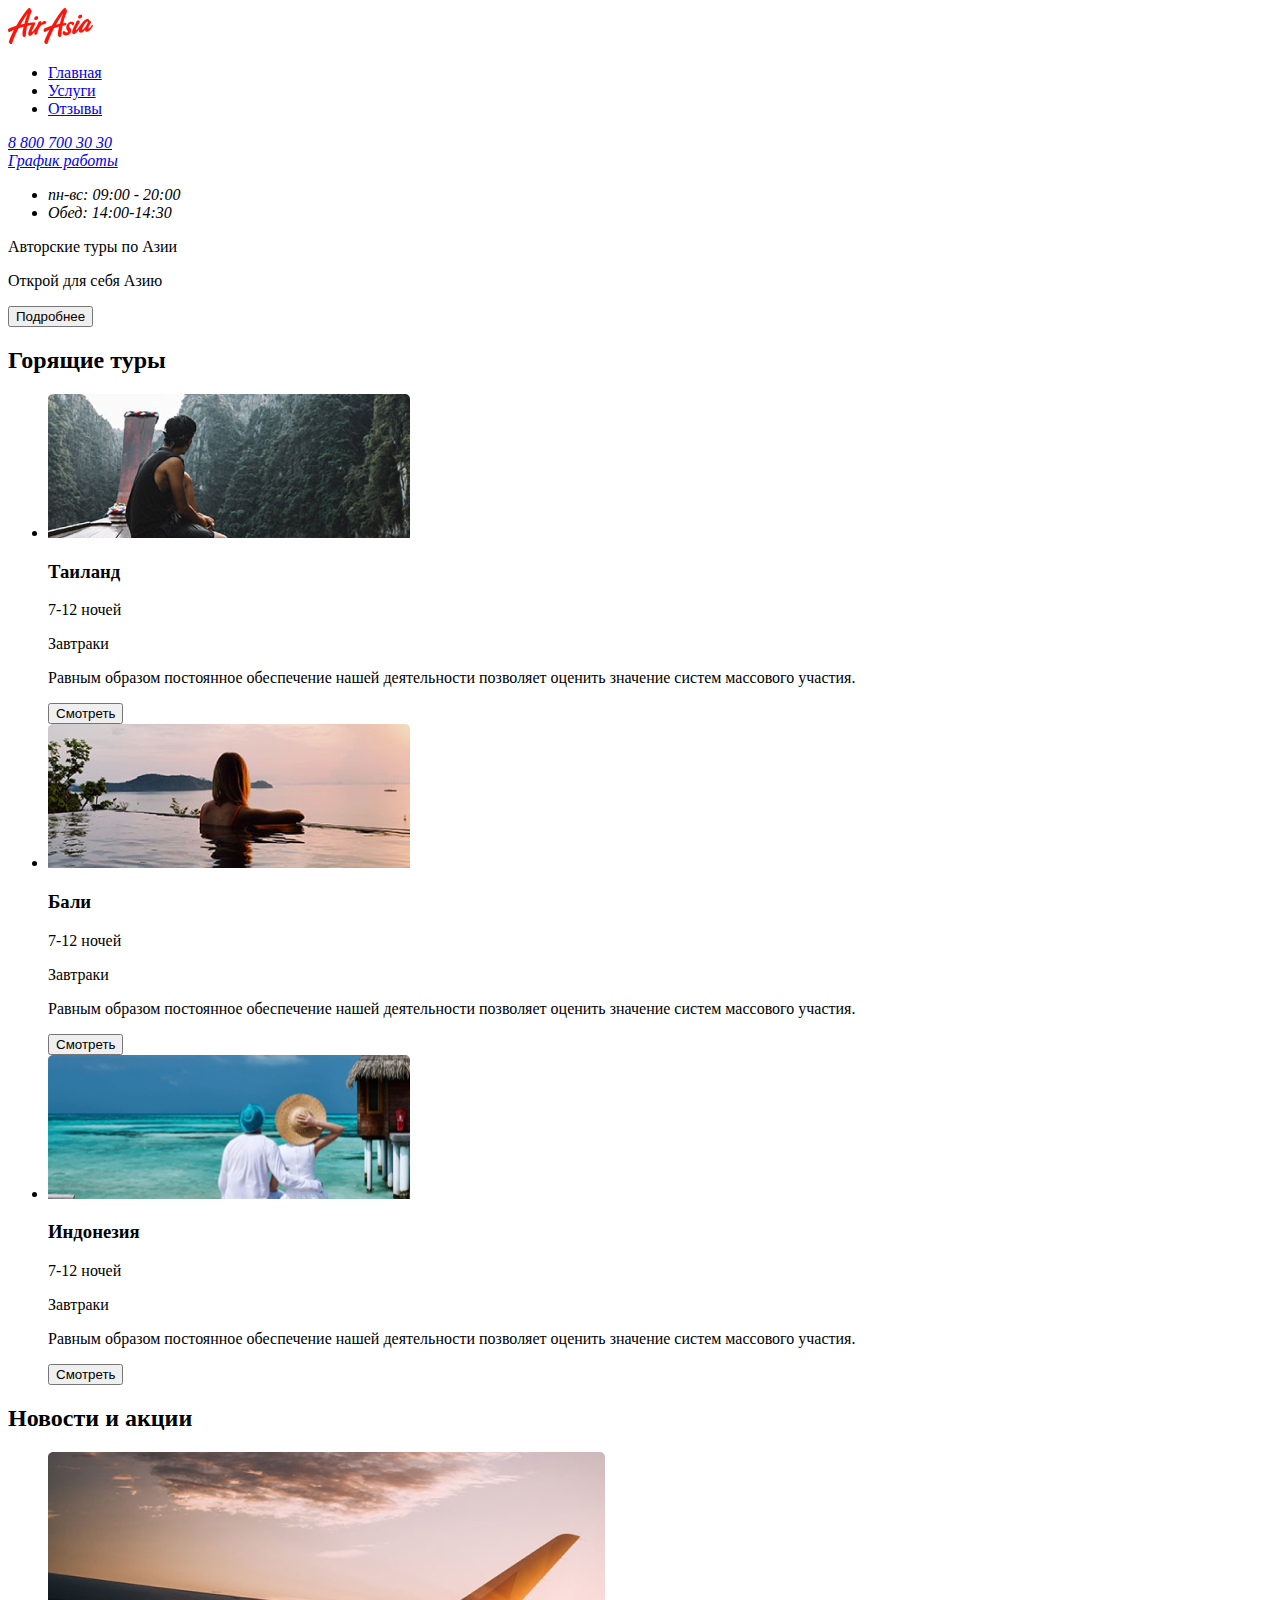
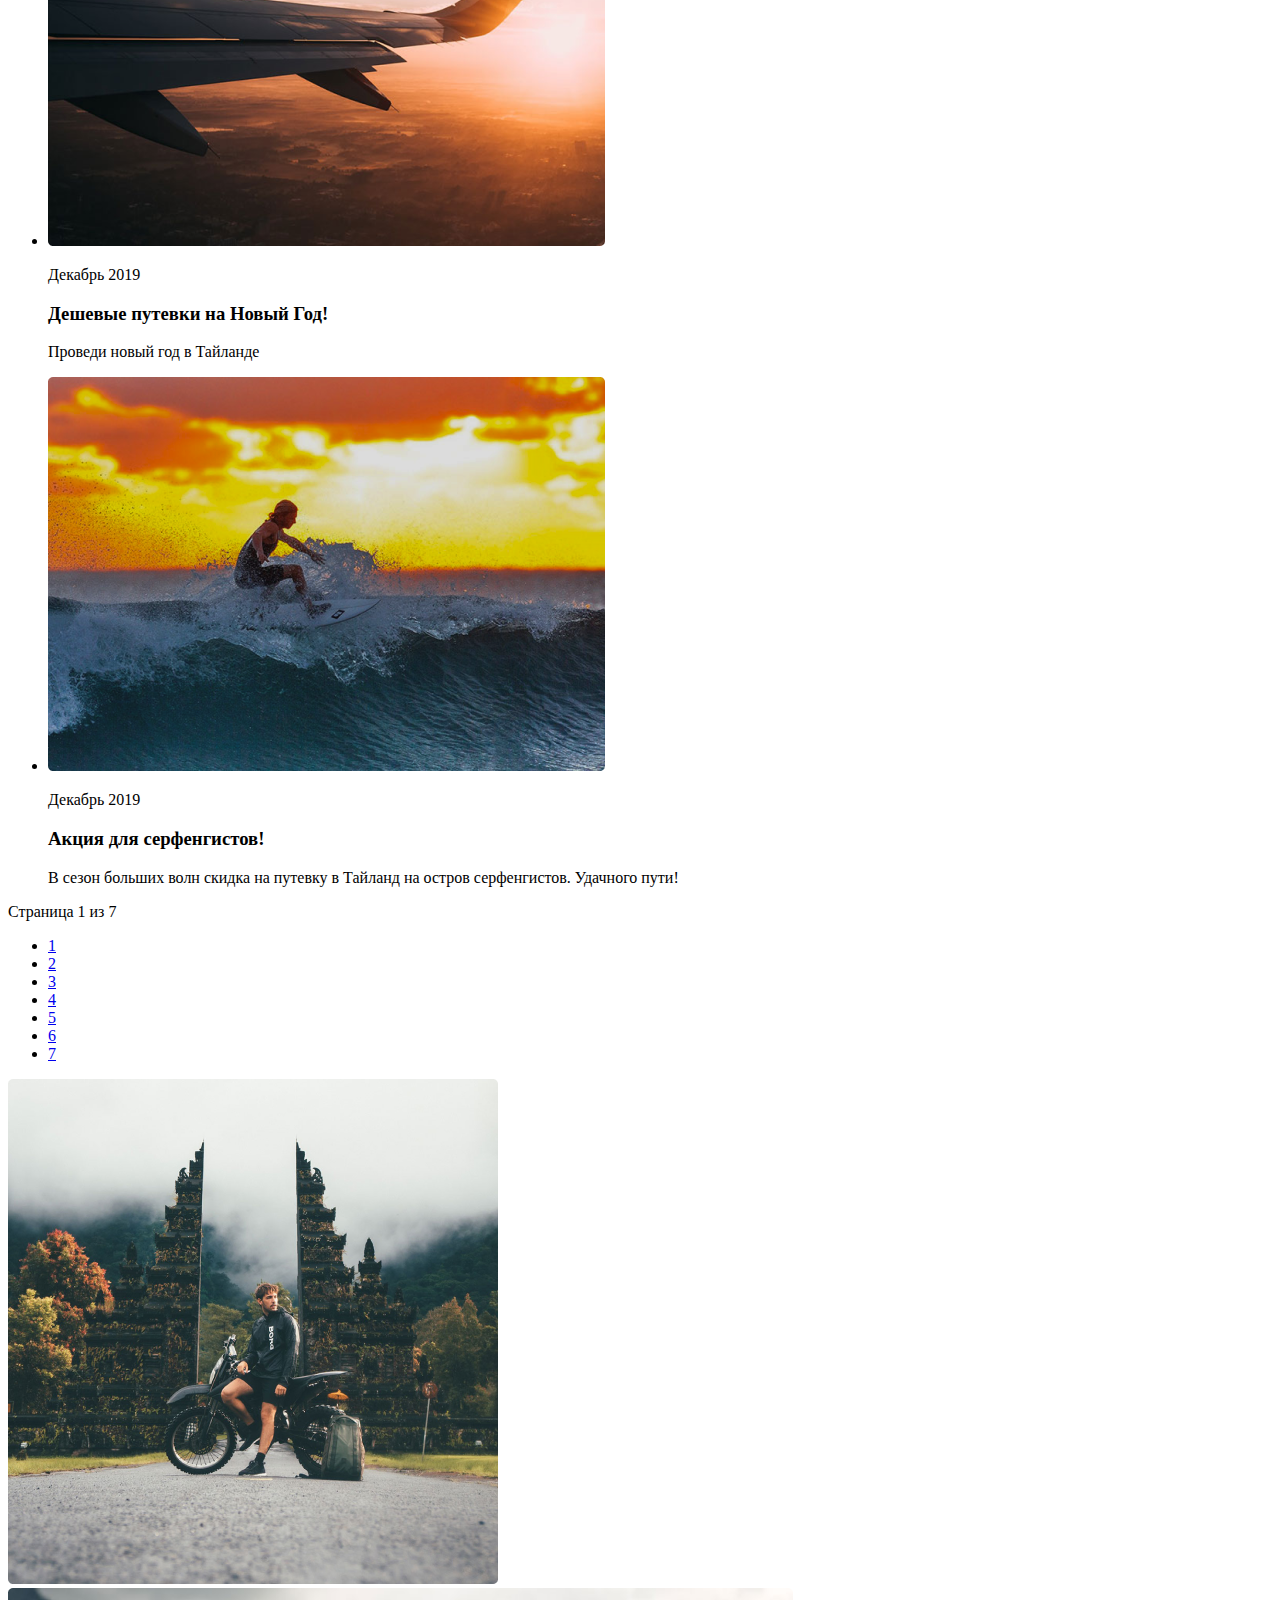
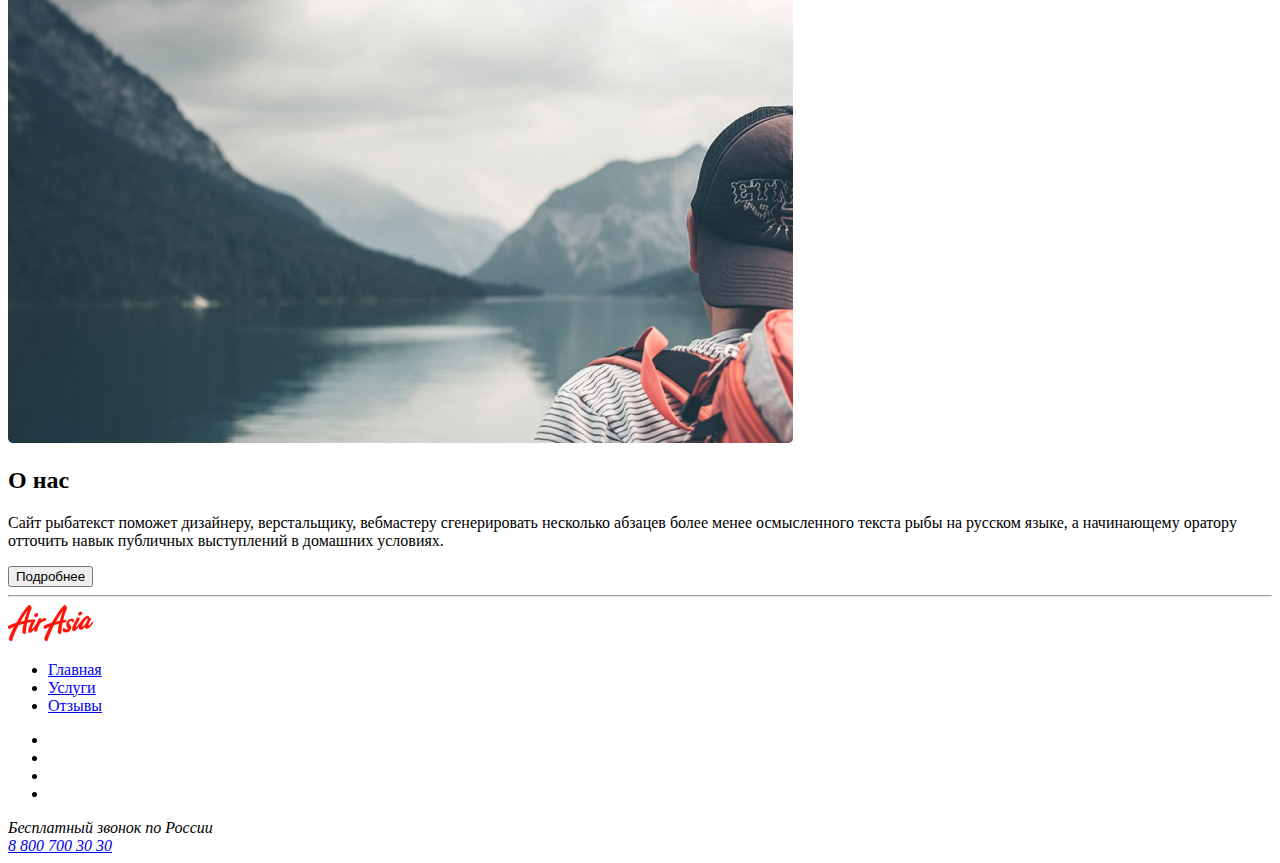
==== about.html @ b24765de "Изменил блок messenger сделал sprite" ====
<!DOCTYPE html>
<html lang="en">

<head>
    <meta charset="UTF-8">
    <meta http-equiv="X-UA-Compatible" content="IE=edge">
    <meta name="viewport" content="width=device-width, initial-scale=1.0">

    <link href="https://fonts.googleapis.com/css2?family=Open+Sans:wght@400;600;700&display=swap" rel="stylesheet">
    <link rel="stylesheet" href="/new-air-asia/css/layout/normalize.css">
    <link rel="stylesheet" href="/new-air-asia/css/layout/main.css">

    <!--/new-air-asia-->
    <title>Air-Asia</title>
</head>

<body>
    <div class="wrapper">
        <div class="wrapper__content">
            <!--Header-->
            <header class="header">
                <div class="container header__container">
                    <a href="./about.html" class="logo">
                        <img src="./icon/about/logo.png" class="logo__img" alt="campy. Туристический клуб.">
                    </a>
                    <nav class="breadcrumbs">
                        <ul class="breadcrumbs__list">
                            <li class="breadcrumbs__item">
                                <a href="./about.html" class="breadcrumbs__link active-link">Главная</a>
                            </li>
                            <li class="breadcrumbs__item">
                                <a href="./service.html" class="breadcrumbs__link">Услуги</a>
                            </li>
                            <li class="breadcrumbs__item">
                                <a href="./comment.html" class="breadcrumbs__link">Отзывы</a>
                            </li>
                        </ul>
                    </nav>
                    <address class="contacts">
                        <a href="tel:+78007003030" class="contacts__phone">8 800 700 30 30</a>
                        <div class="dropdown">
                            <a href="#" class="dropdown__link">График работы</a>
                            <div class="dropdown__menu">
                                <ul class="dropdown__list">
                                    <li class="dropdown__item">пн-вс: 09:00 - 20:00</li>
                                    <li class="dropdown__item">Обед: 14:00-14:30</li>
                                </ul>
                            </div>
                        </div>
                    </address>
                </div>
            </header>
            <!--Основная часть-->
            <div class="main-content">
                <div class="container main-container">
                    <main class="page-content">
                        <!--Первый блок-->
                        <div class="about-tours">
                            <div class="about-tours__name">Авторские туры по Азии</div>
                            <p class="about-tours__text">Открой для себя Азию</p>
                            <button class="button button_red ">Подробнее</button>
                        </div>
                        <section class="hot-tour">
                            <h2 class="title title-flame">Горящие туры</h2>
                            <ul class="hot-tour__country">
                                <li class="hot-tour__item">
                                    <div class="hot-tour__image">
                                        <img class="hot-tour__image-pic" src="./img/about/river.png" alt="Picture">
                                    </div>
                                    <div class="hot-tour__desc">
                                        <h3 class="hot-tour__country-name">Таиланд</h3>
                                        <p class="hot-tour__title">7-12 ночей</p>
                                        <p class="hot-tour__title title-meal">Завтраки</p>
                                        <div class="hot-tour__paragraph">
                                            <p>Равным образом постоянное обеспечение нашей
                                                деятельности
                                                позволяет
                                                оценить значение систем
                                                массового участия.</p>
                                        </div>
                                        <button class="button button_white">Смотреть</button>
                                    </div>
                                </li>
                                <li class="hot-tour__item">
                                    <div class="hot-tour__image">
                                        <img class="hot-tour__image-pic" src="./img/about/pool.png" alt="Picture">
                                    </div>
                                    <div class="hot-tour__desc">
                                        <h3 class="hot-tour__country-name">Бали</h3>
                                        <p class="hot-tour__title">7-12 ночей</p>
                                        <p class="hot-tour__title title-meal">Завтраки</p>
                                        <div class="hot-tour__paragraph">
                                            <p>Равным образом постоянное обеспечение нашей
                                                деятельности
                                                позволяет
                                                оценить значение систем
                                                массового участия.</p>
                                        </div>
                                        <button class="button button_white">Смотреть</button>
                                    </div>
                                </li>
                                <li class="hot-tour__item">
                                    <div class="hot-tour__image">
                                        <img class="hot-tour__image-pic" src="./img/about/ocean.png" alt="Picture">
                                    </div>
                                    <div class="hot-tour__desc">
                                        <h3 class="hot-tour__country-name">Индонезия</h3>
                                        <p class="hot-tour__title">7-12 ночей</p>
                                        <p class="hot-tour__title title-meal">Завтраки</p>
                                        <div class="hot-tour__paragraph">
                                            <p>Равным образом постоянное обеспечение нашей
                                                деятельности
                                                позволяет
                                                оценить значение систем
                                                массового участия.</p>
                                        </div>
                                        <button class="button button_white">Смотреть</button>
                                    </div>
                                </li>
                        </section>
                        <section class="news">
                            <h2 class="title">Новости и акции</h2>
                            <ul class="news__preview">
                                <li class="news__item">
                                    <div class="news__preview-image">
                                        <img class="news__preview-image-pic" src="./img/about/plain.png"
                                            alt="Картинка с новостью">
                                    </div>
                                    <div class="news__desc">
                                        <p class="news__title">Декабрь 2019</p>
                                        <h3 class="news__voucher">Дешевые путевки на Новый Год!</h3>
                                        <p class="news__text">Проведи новый год в Тайланде</p>
                                    </div>
                                </li>
                                <li class="news__item">
                                    <div class="news__preview-image">
                                        <img class="news__preview-image-pic" src="./img/about/surfer.png"
                                            alt="Картинка с новостью">
                                    </div>
                                    <div class="news__desc">
                                        <p class="news__title">Декабрь 2019</p>
                                        <h3 class="news__voucher">Акция для серфенгистов!</h3>
                                        <p class="news__text news__text-surfer">В сезон больших волн скидка на путевку
                                            в
                                            Тайланд на остров
                                            серфенгистов.
                                            Удачного пути!</p>
                                    </div>
                                </li>
                            </ul>
                        </section>
                        <!--pagination-->
                        <div class="pagination">
                            <div class="pagination__display">
                                Страница 1 из 7
                            </div>
                            <div class="pagination__controlls">
                                <ul class="pagination__pages-list">
                                    <li class="pagination__pages-item">
                                        <a href="#" class="pagination__pages-link">1</a>
                                    </li>
                                    <li class="pagination__pages-item">
                                        <a href="#" class="pagination__pages-link">2</a>
                                    </li>
                                    <li class="pagination__pages-item">
                                        <a href="#" class="pagination__pages-link">3</a>
                                    </li>
                                    <li class="pagination__pages-item">
                                        <a href="#" class="pagination__pages-link">4</a>
                                    </li>
                                    <li class="pagination__pages-item">
                                        <a href="#" class="pagination__pages-link">5</a>
                                    </li>
                                    <li class="pagination__pages-item">
                                        <a href="#" class="pagination__pages-link">6</a>
                                    </li>
                                    <li class="pagination__pages-item">
                                        <a href="#" class="pagination__pages-link">7</a>
                                    </li>
                                </ul>
                            </div>
                        </div>
                    </main>
                    <!--Блок рыбатекст-->
                    <section class="about-us">
                        <div class="about-us__image-gates">
                            <img class="about-us__image-gates-pic" src="./img/about/gates.png" alt="Мотоцикл">
                        </div>
                        <div class="about-us__title">
                            <div class="about-us__image-mountains">
                                <img class="about-us__image-mountains-pic" src="./img/about/mountains.png" alt="Горы">
                            </div>
                            <h2 class="title title-position">О нас</h2>
                            <div class="about-us__text">
                                <p>Сайт рыбатекст поможет дизайнеру, верстальщику, вебмастеру
                                    сгенерировать
                                    несколько абзацев более менее осмысленного текста рыбы на русском языке, а
                                    начинающему
                                    оратору
                                    отточить навык публичных выступлений в домашних условиях.
                                </p>
                            </div>
                            <button class="button button_red button_red--about-us">Подробнее</button>
                        </div>
                    </section>
                    <hr>
                </div>
            </div>
        </div>
        <!--footer-->
        <footer class="footer">
            <div class="container footer__container">
                <a href="./about.html" class="logo">
                    <img src="./icon/about/logo.png" class="logo__img" alt="campy. Туристический клуб.">
                </a>
                <nav class="breadcrumbs">
                    <ul class="breadcrumbs__list">
                        <li class="breadcrumbs__item">
                            <a href="./about.html" class="breadcrumbs__link active-link">Главная</a>
                        </li>
                        <li class="breadcrumbs__item">
                            <a href="./service.html" class="breadcrumbs__link">Услуги</a>
                        </li>
                        <li class="breadcrumbs__item">
                            <a href="./comment.html" class="breadcrumbs__link">Отзывы</a>
                        </li>
                    </ul>
                </nav>
                <ul class="messenger">
                    <li class="messenger__item">
                        <a class="messenger__link messenger__icon messenger__icon--telegram" href="#"></a>
                    </li>
                    <li class="messenger__item">
                        <a class="messenger__link messenger__icon messenger__icon--vk" href="#"></a>
                    </li>
                    <li class="messenger__item">
                        <a class="messenger__link messenger__icon messenger__icon--facebook" href="#"></a>
                    </li>
                    <li class="messenger__item">
                        <a class="messenger__link messenger__icon messenger__icon--instagram" href="#"></a>
                    </li>
                </ul>
                <address class="contacts">
                    <div class="contacts__keeptouch">Бесплатный звонок по России</div>
                    <a href="tel:+78007003030" class="contacts__phone footer-contacts">8 800 700 30 30</a>
                </address>
            </div>
        </footer>
    </div>
</body>

</html>
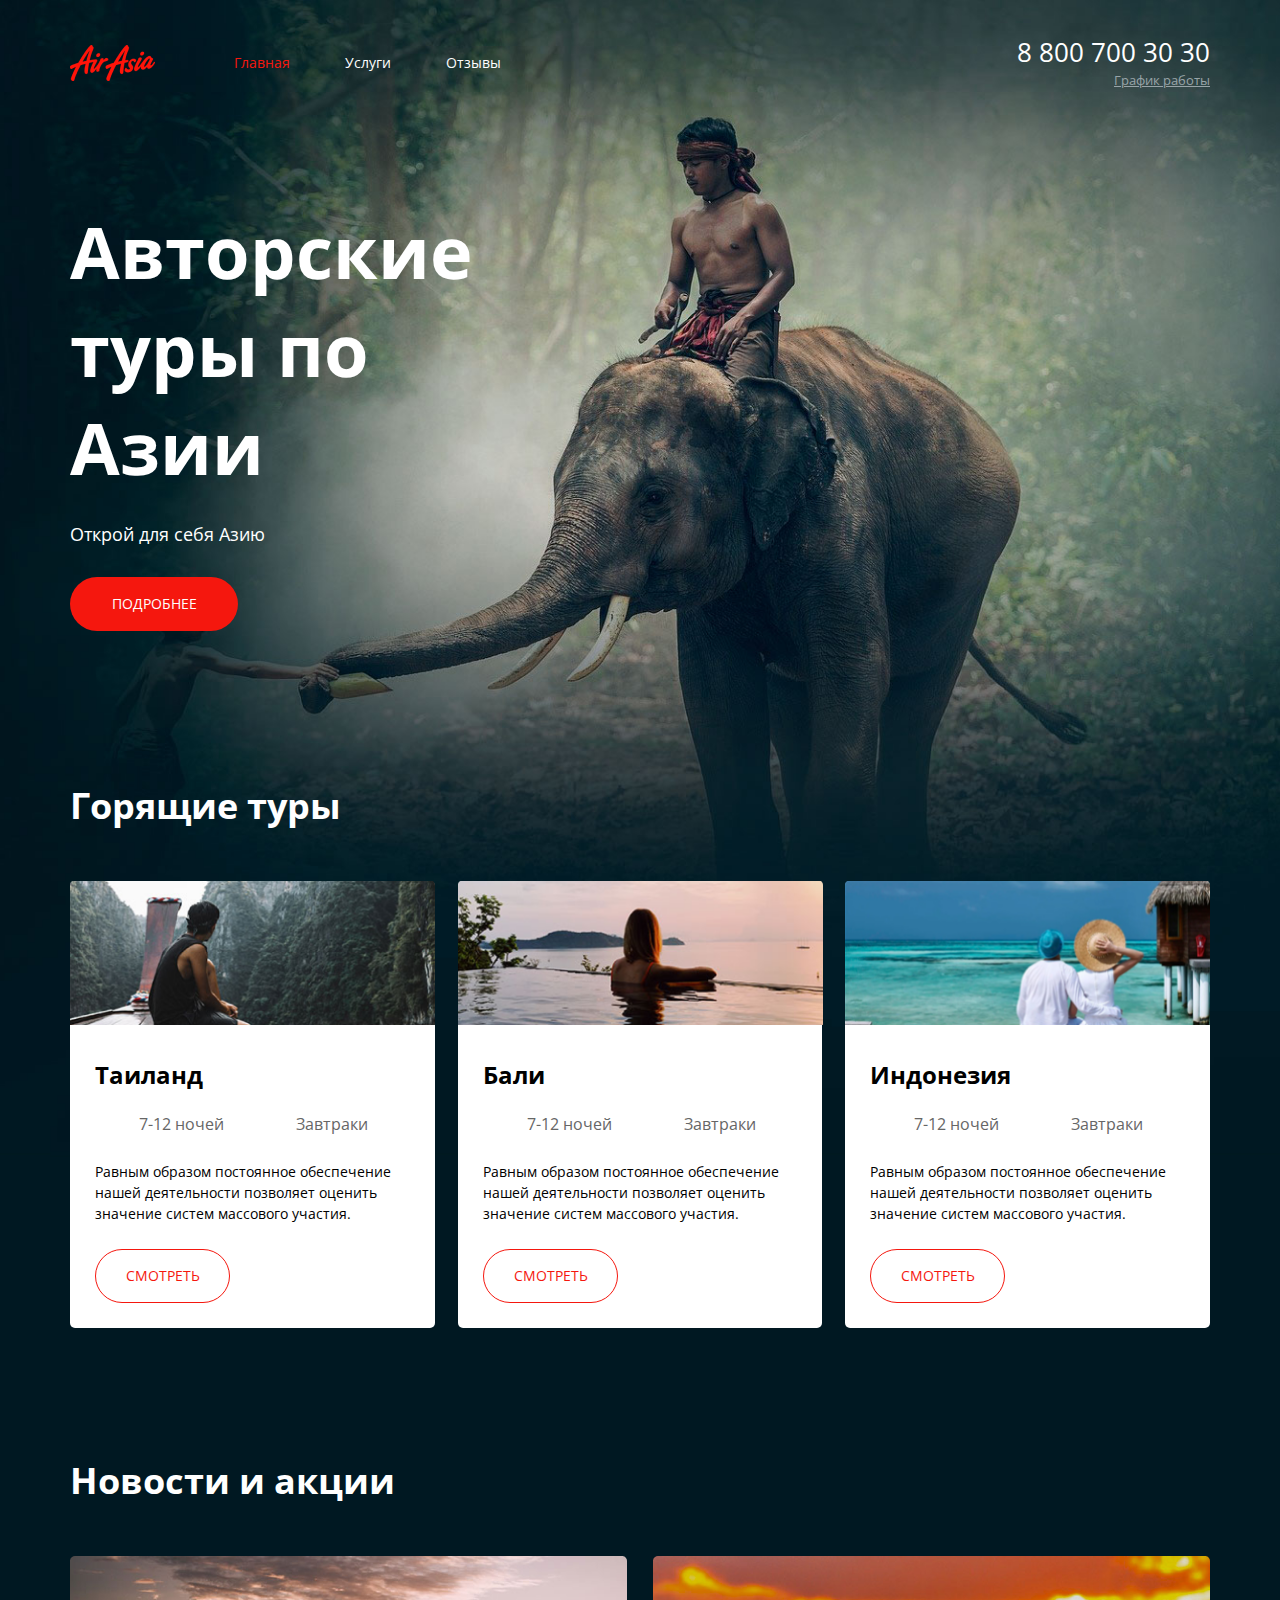
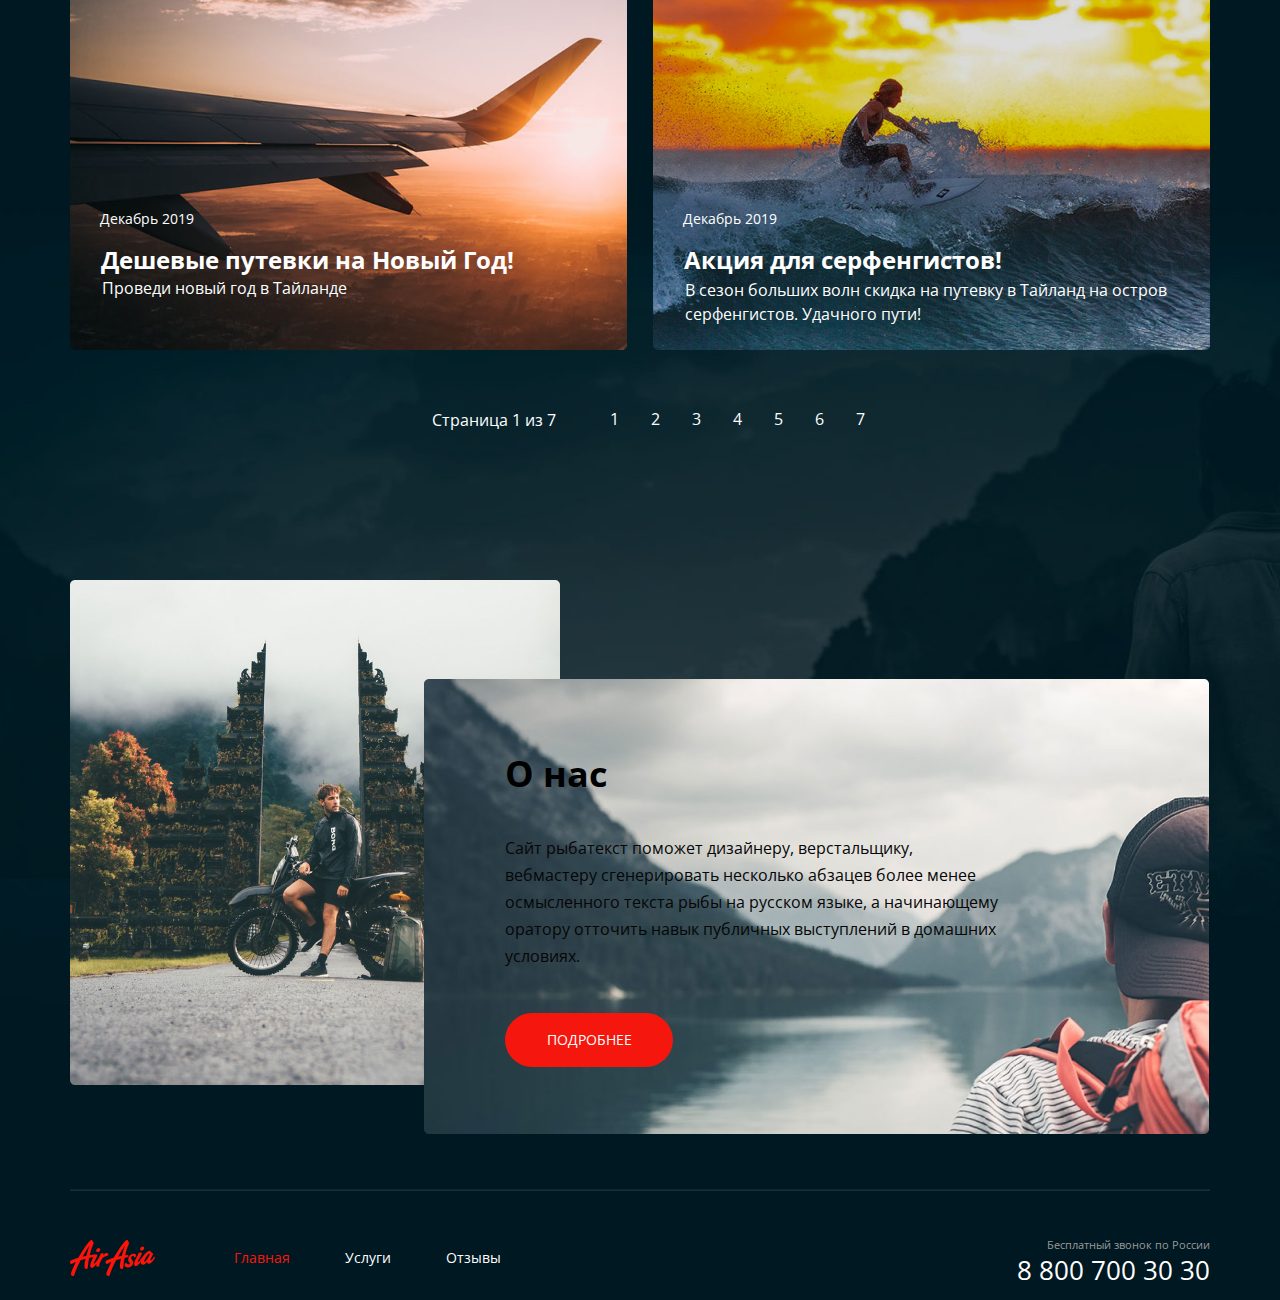
==== commit 3a6275b5: "Изменил title на всех страницах" ====
--- a/about.html
+++ b/about.html
@@ -7,8 +7,8 @@
     <meta name="viewport" content="width=device-width, initial-scale=1.0">
 
     <link href="https://fonts.googleapis.com/css2?family=Open+Sans:wght@400;600;700&display=swap" rel="stylesheet">
-    <link rel="stylesheet" href="/new-air-asia/css/layout/normalize.css">
-    <link rel="stylesheet" href="/new-air-asia/css/layout/main.css">
+    <link rel="stylesheet" href="/css/layout/normalize.css">
+    <link rel="stylesheet" href="/css/layout/main.css">
 
     <!--/new-air-asia-->
     <title>Air-Asia</title>
@@ -56,12 +56,16 @@
                     <main class="page-content">
                         <!--Первый блок-->
                         <div class="about-tours">
-                            <div class="about-tours__name">Авторские туры по Азии</div>
+                            <div class="about-tours__title">
+                                <div class="main-title">Авторские туры по Азии</div>
+                            </div>
                             <p class="about-tours__text">Открой для себя Азию</p>
                             <button class="button button_red ">Подробнее</button>
                         </div>
                         <section class="hot-tour">
-                            <h2 class="title title-flame">Горящие туры</h2>
+                            <div class="hot-tour__title">
+                                <h2 class="title title_flame">Горящие туры</h2>
+                            </div>
                             <ul class="hot-tour__country">
                                 <li class="hot-tour__item">
                                     <div class="hot-tour__image">
@@ -69,8 +73,8 @@
                                     </div>
                                     <div class="hot-tour__desc">
                                         <h3 class="hot-tour__country-name">Таиланд</h3>
-                                        <p class="hot-tour__title">7-12 ночей</p>
-                                        <p class="hot-tour__title title-meal">Завтраки</p>
+                                        <p class="hot-tour__text">7-12 ночей</p>
+                                        <p class="hot-tour__text text_meal">Завтраки</p>
                                         <div class="hot-tour__paragraph">
                                             <p>Равным образом постоянное обеспечение нашей
                                                 деятельности
@@ -87,8 +91,8 @@
                                     </div>
                                     <div class="hot-tour__desc">
                                         <h3 class="hot-tour__country-name">Бали</h3>
-                                        <p class="hot-tour__title">7-12 ночей</p>
-                                        <p class="hot-tour__title title-meal">Завтраки</p>
+                                        <p class="hot-tour__text">7-12 ночей</p>
+                                        <p class="hot-tour__text text_meal">Завтраки</p>
                                         <div class="hot-tour__paragraph">
                                             <p>Равным образом постоянное обеспечение нашей
                                                 деятельности
@@ -105,8 +109,8 @@
                                     </div>
                                     <div class="hot-tour__desc">
                                         <h3 class="hot-tour__country-name">Индонезия</h3>
-                                        <p class="hot-tour__title">7-12 ночей</p>
-                                        <p class="hot-tour__title title-meal">Завтраки</p>
+                                        <p class="hot-tour__text">7-12 ночей</p>
+                                        <p class="hot-tour__text text_meal">Завтраки</p>
                                         <div class="hot-tour__paragraph">
                                             <p>Равным образом постоянное обеспечение нашей
                                                 деятельности
@@ -119,7 +123,9 @@
                                 </li>
                         </section>
                         <section class="news">
-                            <h2 class="title">Новости и акции</h2>
+                            <div class="news__title">
+                                <h2 class="title">Новости и акции</h2>
+                            </div>
                             <ul class="news__preview">
                                 <li class="news__item">
                                     <div class="news__preview-image">
@@ -127,7 +133,7 @@
                                             alt="Картинка с новостью">
                                     </div>
                                     <div class="news__desc">
-                                        <p class="news__title">Декабрь 2019</p>
+                                        <p class="news__date">Декабрь 2019</p>
                                         <h3 class="news__voucher">Дешевые путевки на Новый Год!</h3>
                                         <p class="news__text">Проведи новый год в Тайланде</p>
                                     </div>
@@ -138,7 +144,7 @@
                                             alt="Картинка с новостью">
                                     </div>
                                     <div class="news__desc">
-                                        <p class="news__title">Декабрь 2019</p>
+                                        <p class="news__date">Декабрь 2019</p>
                                         <h3 class="news__voucher">Акция для серфенгистов!</h3>
                                         <p class="news__text news__text-surfer">В сезон больших волн скидка на путевку
                                             в
@@ -186,11 +192,13 @@
                         <div class="about-us__image-gates">
                             <img class="about-us__image-gates-pic" src="./img/about/gates.png" alt="Мотоцикл">
                         </div>
-                        <div class="about-us__title">
+                        <div class="about-us__desc">
                             <div class="about-us__image-mountains">
                                 <img class="about-us__image-mountains-pic" src="./img/about/mountains.png" alt="Горы">
                             </div>
-                            <h2 class="title title-position">О нас</h2>
+                            <div class="about-us__title">
+                                <h2 class="title title_black">О нас</h2>
+                            </div>
                             <div class="about-us__text">
                                 <p>Сайт рыбатекст поможет дизайнеру, верстальщику, вебмастеру
                                     сгенерировать
--- a/css/layout/main.css
+++ b/css/layout/main.css
@@ -0,0 +1,27 @@
+/*layout*/
+@import url(/css/layout/normalize.css);
+@import url(/css/layout/base.css);
+
+/*blocks*/
+@import url(/css/blocks/auth.css);
+@import url(/css/blocks/logo.css);
+@import url(/css/blocks/breadcrumbs.css);
+@import url(/css/blocks/contacts.css);
+@import url(/css/blocks/dropdown.css);
+@import url(/css/blocks/button.css);
+@import url(/css/blocks/about-tours.css);
+@import url(/css/blocks/title.css);
+@import url(/css/blocks/main-title.css);
+@import url(/css/blocks/info-title.css);
+@import url(/css/blocks/hot-tour.css);
+@import url(/css/blocks/news.css);
+@import url(/css/blocks/pagination.css);
+@import url(/css/blocks/about-us.css);
+@import url(/css/blocks/messenger.css);
+@import url(/css/blocks/feedback.css);
+@import url(/css/blocks/rectangle.css);
+@import url(/css/blocks/will-select.css);
+@import url(/css/blocks/form.css);
+@import url(/css/blocks/service.css);
+@import url(/css/blocks/partners.css);
+/*/new-air-asia*/
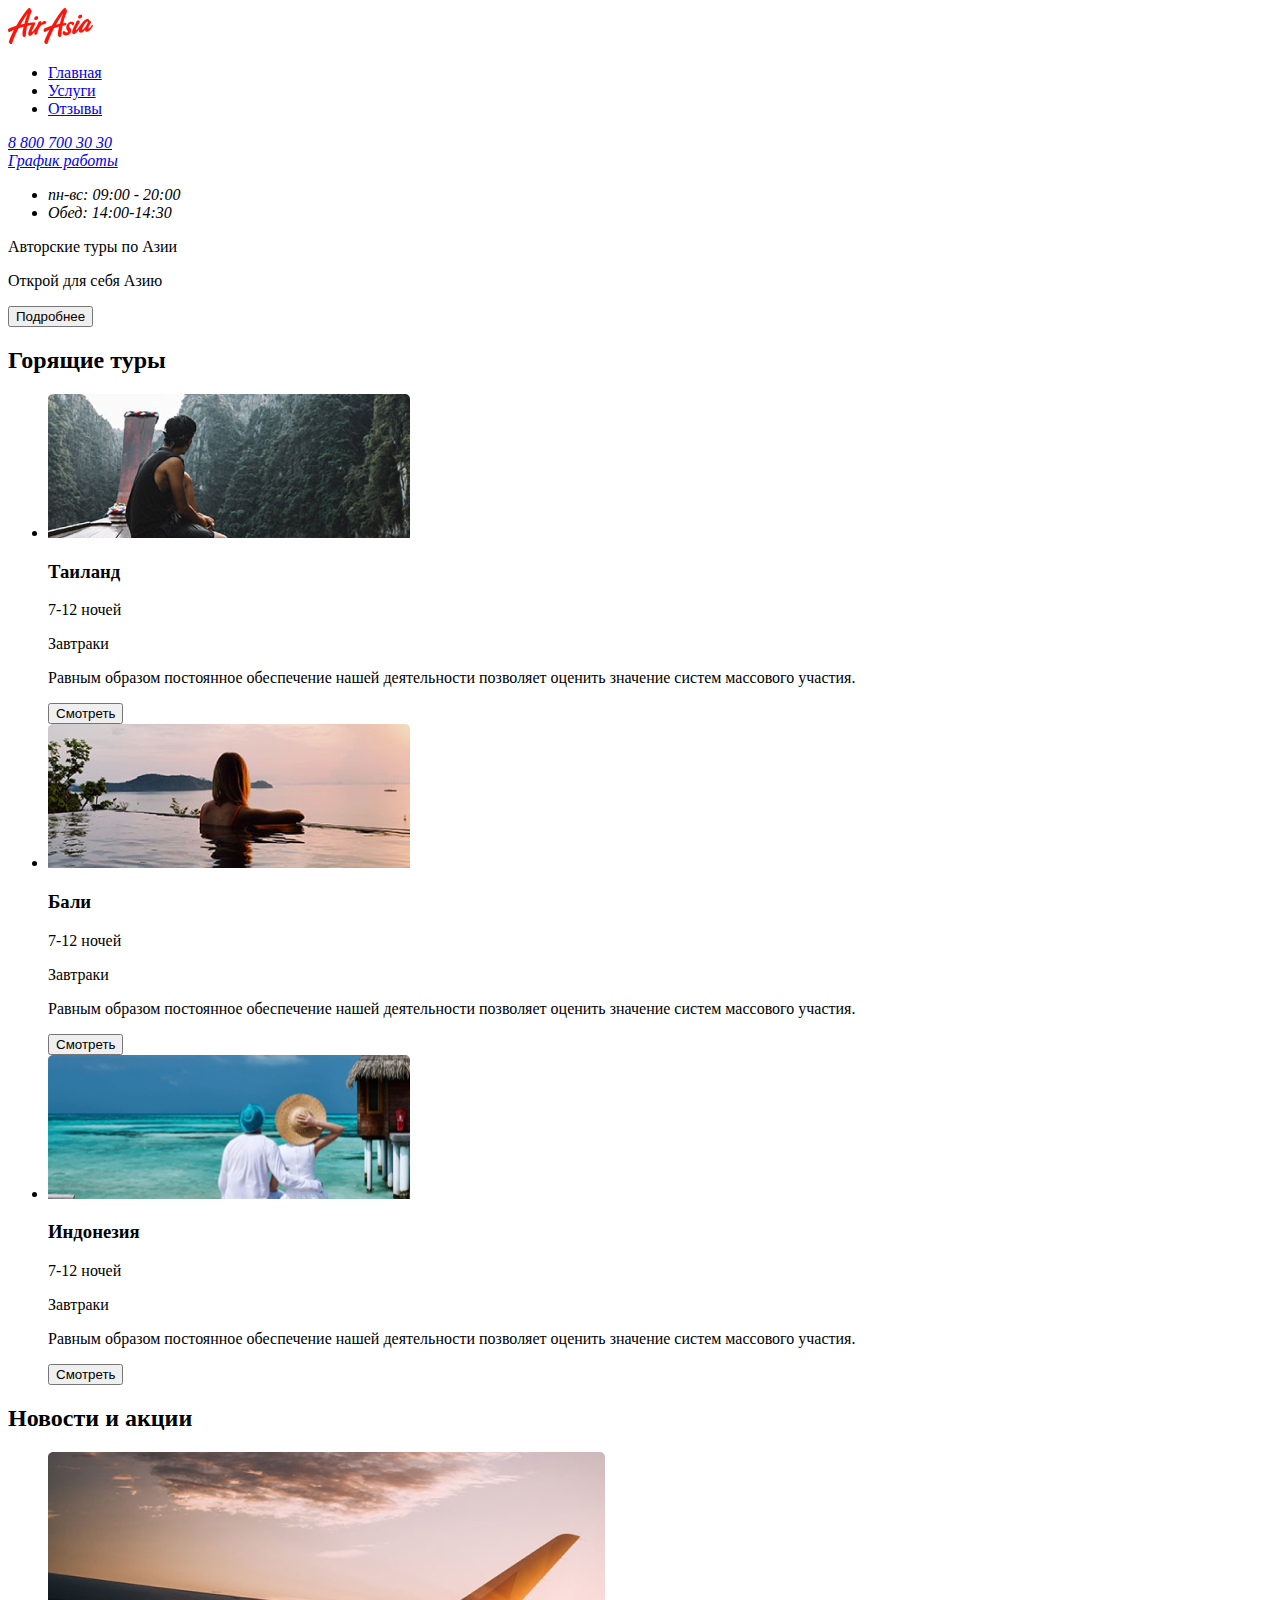
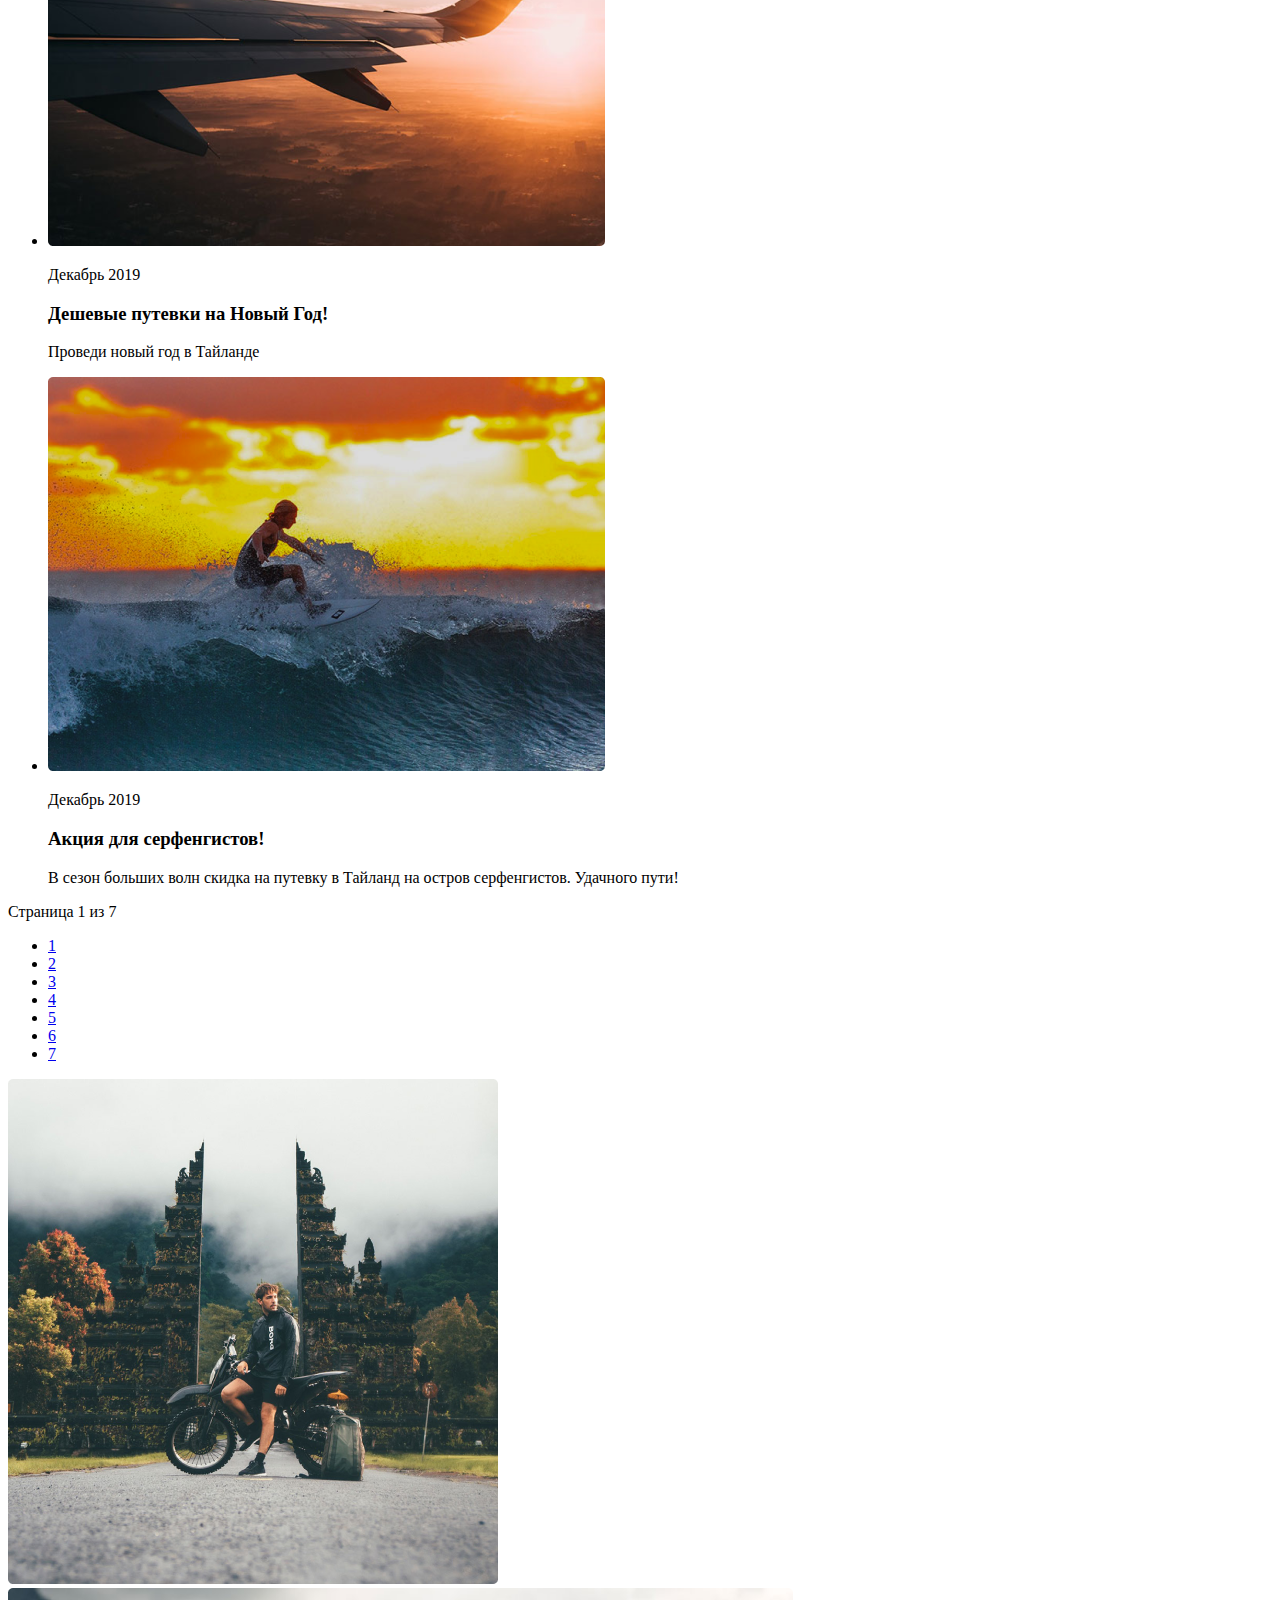
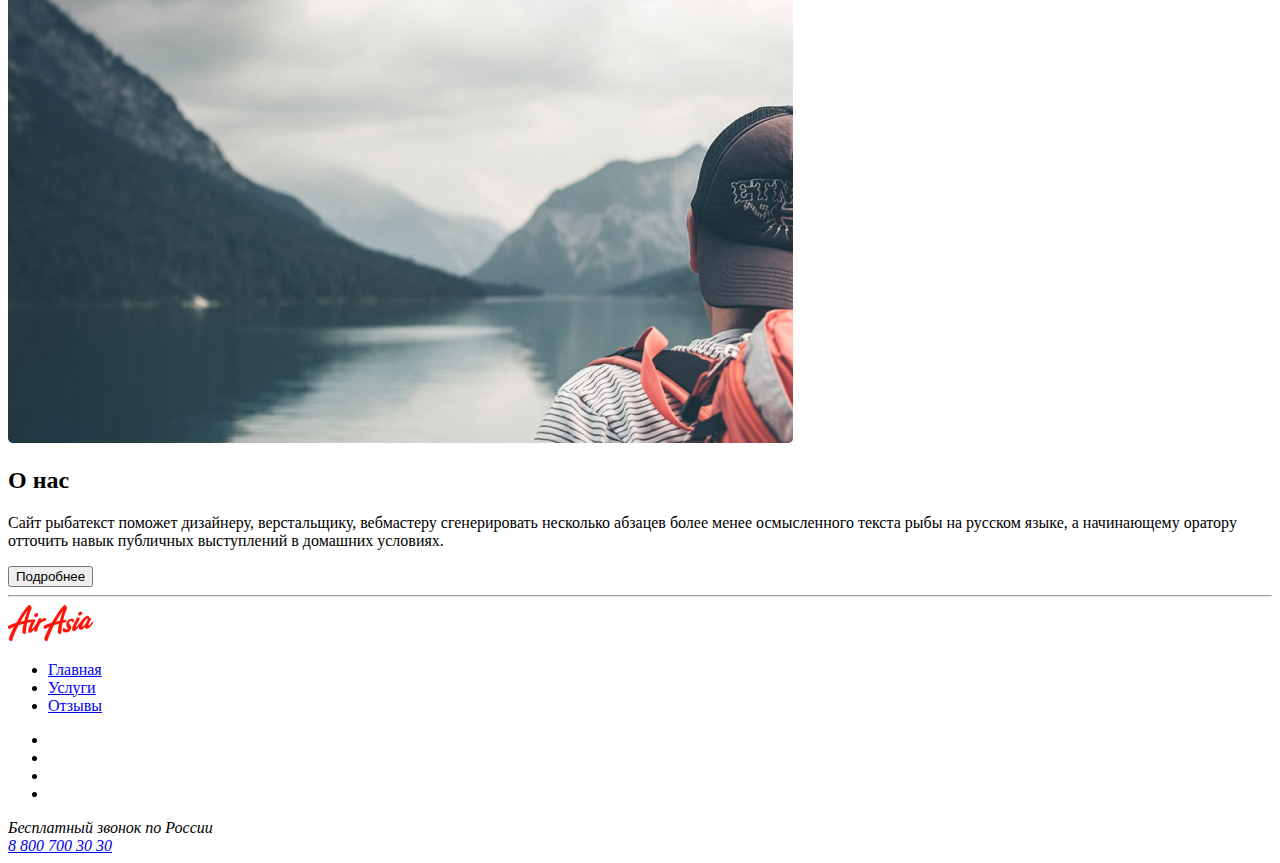
==== commit 16841efe: "Изменил пагинацию и отступы футера" ====
--- a/about.html
+++ b/about.html
@@ -7,8 +7,8 @@
     <meta name="viewport" content="width=device-width, initial-scale=1.0">
 
     <link href="https://fonts.googleapis.com/css2?family=Open+Sans:wght@400;600;700&display=swap" rel="stylesheet">
-    <link rel="stylesheet" href="/css/layout/normalize.css">
-    <link rel="stylesheet" href="/css/layout/main.css">
+    <link rel="stylesheet" href="/new-air-asia/css/layout/normalize.css">
+    <link rel="stylesheet" href="/new-air-asia/css/layout/main.css">
 
     <!--/new-air-asia-->
     <title>Air-Asia</title>
@@ -162,7 +162,7 @@
                             </div>
                             <div class="pagination__controlls">
                                 <ul class="pagination__pages-list">
-                                    <li class="pagination__pages-item">
+                                    <li class="pagination__pages-item active">
                                         <a href="#" class="pagination__pages-link">1</a>
                                     </li>
                                     <li class="pagination__pages-item">
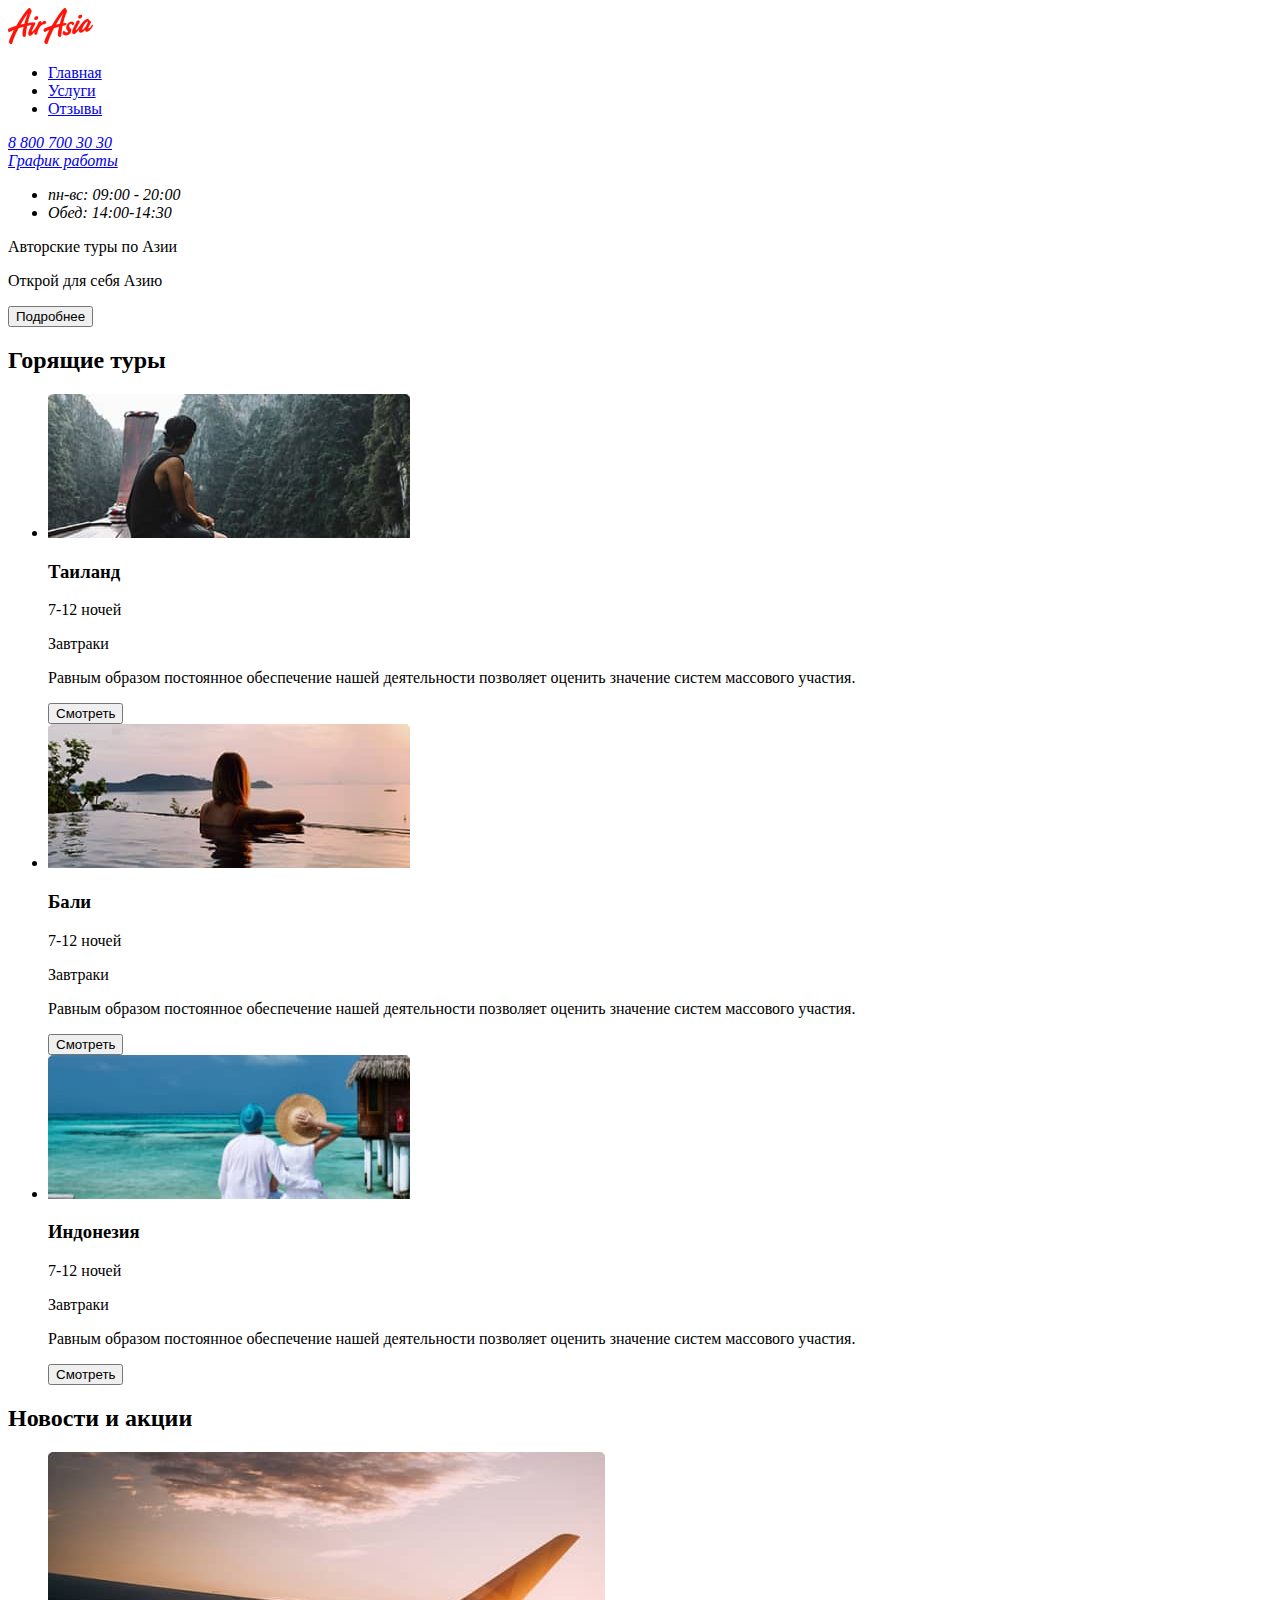
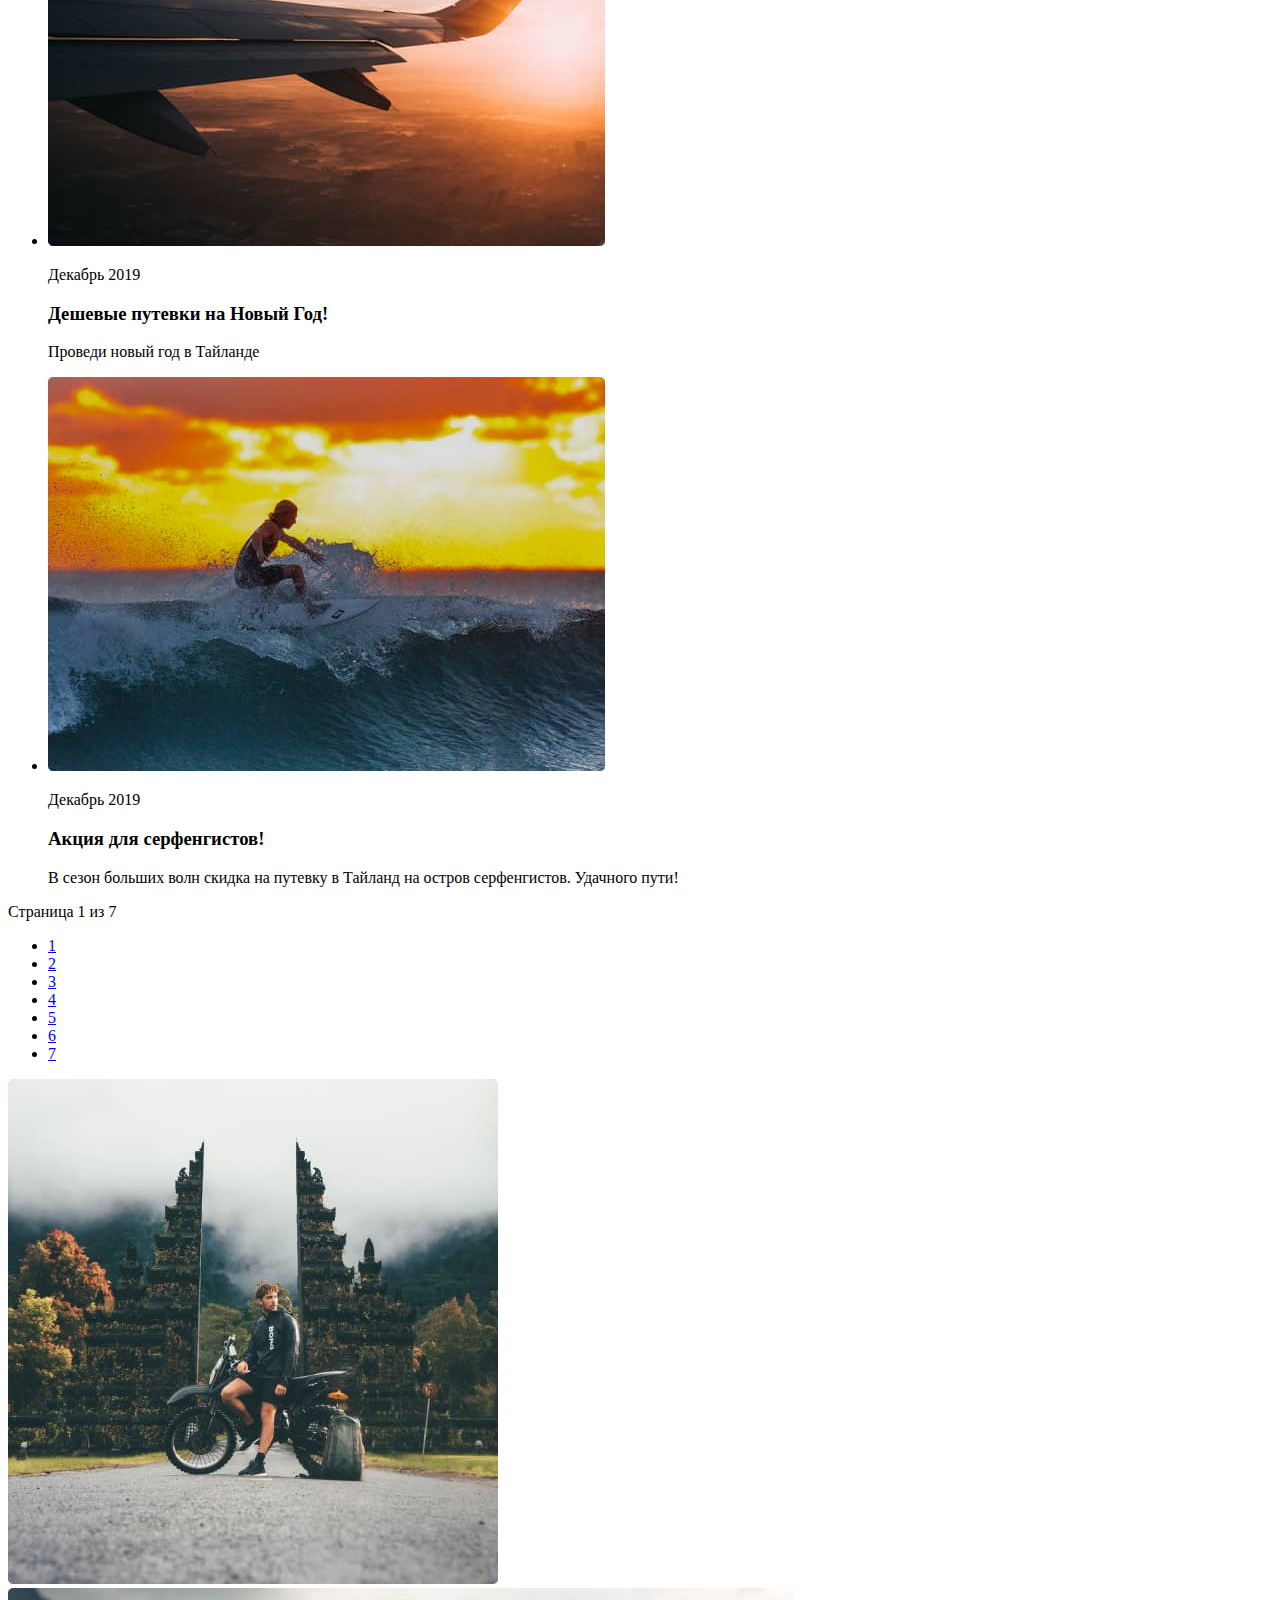
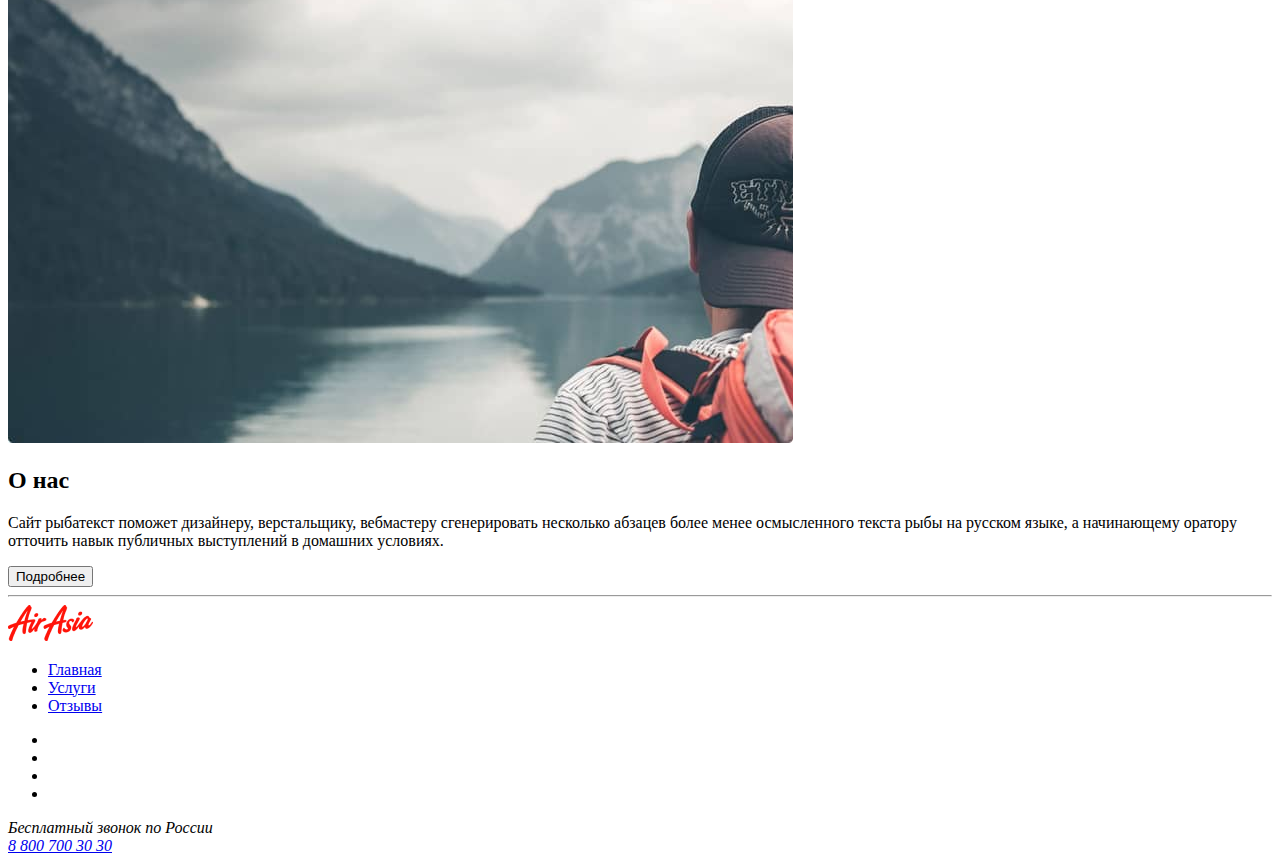
==== commit cbc01126: "На приветственную и главную страницу добавил сжатые изображения" ====
--- a/about.html
+++ b/about.html
@@ -7,7 +7,7 @@
     <meta name="viewport" content="width=device-width, initial-scale=1.0">
 
     <link href="https://fonts.googleapis.com/css2?family=Open+Sans:wght@400;600;700&display=swap" rel="stylesheet">
-    <link rel="stylesheet" href="/new-air-asia/css/layout/normalize.css">
+
     <link rel="stylesheet" href="/new-air-asia/css/layout/main.css">
 
     <!--/new-air-asia-->
@@ -21,7 +21,7 @@
             <header class="header">
                 <div class="container header__container">
                     <a href="./about.html" class="logo">
-                        <img src="./icon/about/logo.png" class="logo__img" alt="campy. Туристический клуб.">
+                        <img src="./icon/about/logo.png" class="logo__img" alt="Air-Asia. Авторские туры по Азии.">
                     </a>
                     <nav class="breadcrumbs">
                         <ul class="breadcrumbs__list">
@@ -69,7 +69,7 @@
                             <ul class="hot-tour__country">
                                 <li class="hot-tour__item">
                                     <div class="hot-tour__image">
-                                        <img class="hot-tour__image-pic" src="./img/about/river.png" alt="Picture">
+                                        <img class="hot-tour__image-pic" src="./img/about/river.jpg" alt="Горящие туры. Таиланд">
                                     </div>
                                     <div class="hot-tour__desc">
                                         <h3 class="hot-tour__country-name">Таиланд</h3>
@@ -87,7 +87,7 @@
                                 </li>
                                 <li class="hot-tour__item">
                                     <div class="hot-tour__image">
-                                        <img class="hot-tour__image-pic" src="./img/about/pool.png" alt="Picture">
+                                        <img class="hot-tour__image-pic" src="./img/about/pool.jpg" alt="Горящие туры. Бали">
                                     </div>
                                     <div class="hot-tour__desc">
                                         <h3 class="hot-tour__country-name">Бали</h3>
@@ -105,7 +105,7 @@
                                 </li>
                                 <li class="hot-tour__item">
                                     <div class="hot-tour__image">
-                                        <img class="hot-tour__image-pic" src="./img/about/ocean.png" alt="Picture">
+                                        <img class="hot-tour__image-pic" src="./img/about/ocean.jpg" alt="Горящие туры. Индонезия">
                                     </div>
                                     <div class="hot-tour__desc">
                                         <h3 class="hot-tour__country-name">Индонезия</h3>
@@ -129,8 +129,8 @@
                             <ul class="news__preview">
                                 <li class="news__item">
                                     <div class="news__preview-image">
-                                        <img class="news__preview-image-pic" src="./img/about/plain.png"
-                                            alt="Картинка с новостью">
+                                        <img class="news__preview-image-pic" src="./img/about/plain.jpg"
+                                            alt="Дешевые путевки на Новый Год!">
                                     </div>
                                     <div class="news__desc">
                                         <p class="news__date">Декабрь 2019</p>
@@ -140,8 +140,8 @@
                                 </li>
                                 <li class="news__item">
                                     <div class="news__preview-image">
-                                        <img class="news__preview-image-pic" src="./img/about/surfer.png"
-                                            alt="Картинка с новостью">
+                                        <img class="news__preview-image-pic" src="./img/about/surfer.jpg"
+                                            alt="Акция для серфенгистов!">
                                     </div>
                                     <div class="news__desc">
                                         <p class="news__date">Декабрь 2019</p>
@@ -190,11 +190,11 @@
                     <!--Блок рыбатекст-->
                     <section class="about-us">
                         <div class="about-us__image-gates">
-                            <img class="about-us__image-gates-pic" src="./img/about/gates.png" alt="Мотоцикл">
+                            <img class="about-us__image-gates-pic" src="./img/about/gates.jpg" alt="О нас. Мужчина около мотоцикла.">
                         </div>
                         <div class="about-us__desc">
                             <div class="about-us__image-mountains">
-                                <img class="about-us__image-mountains-pic" src="./img/about/mountains.png" alt="Горы">
+                                <img class="about-us__image-mountains-pic" src="./img/about/mountains.jpg" alt="О нас. Где-то в горах">
                             </div>
                             <div class="about-us__title">
                                 <h2 class="title title_black">О нас</h2>
@@ -219,7 +219,7 @@
         <footer class="footer">
             <div class="container footer__container">
                 <a href="./about.html" class="logo">
-                    <img src="./icon/about/logo.png" class="logo__img" alt="campy. Туристический клуб.">
+                    <img src="./icon/about/logo.png" class="logo__img" alt="Air-Asia. Авторские туры по Азии.">
                 </a>
                 <nav class="breadcrumbs">
                     <ul class="breadcrumbs__list">
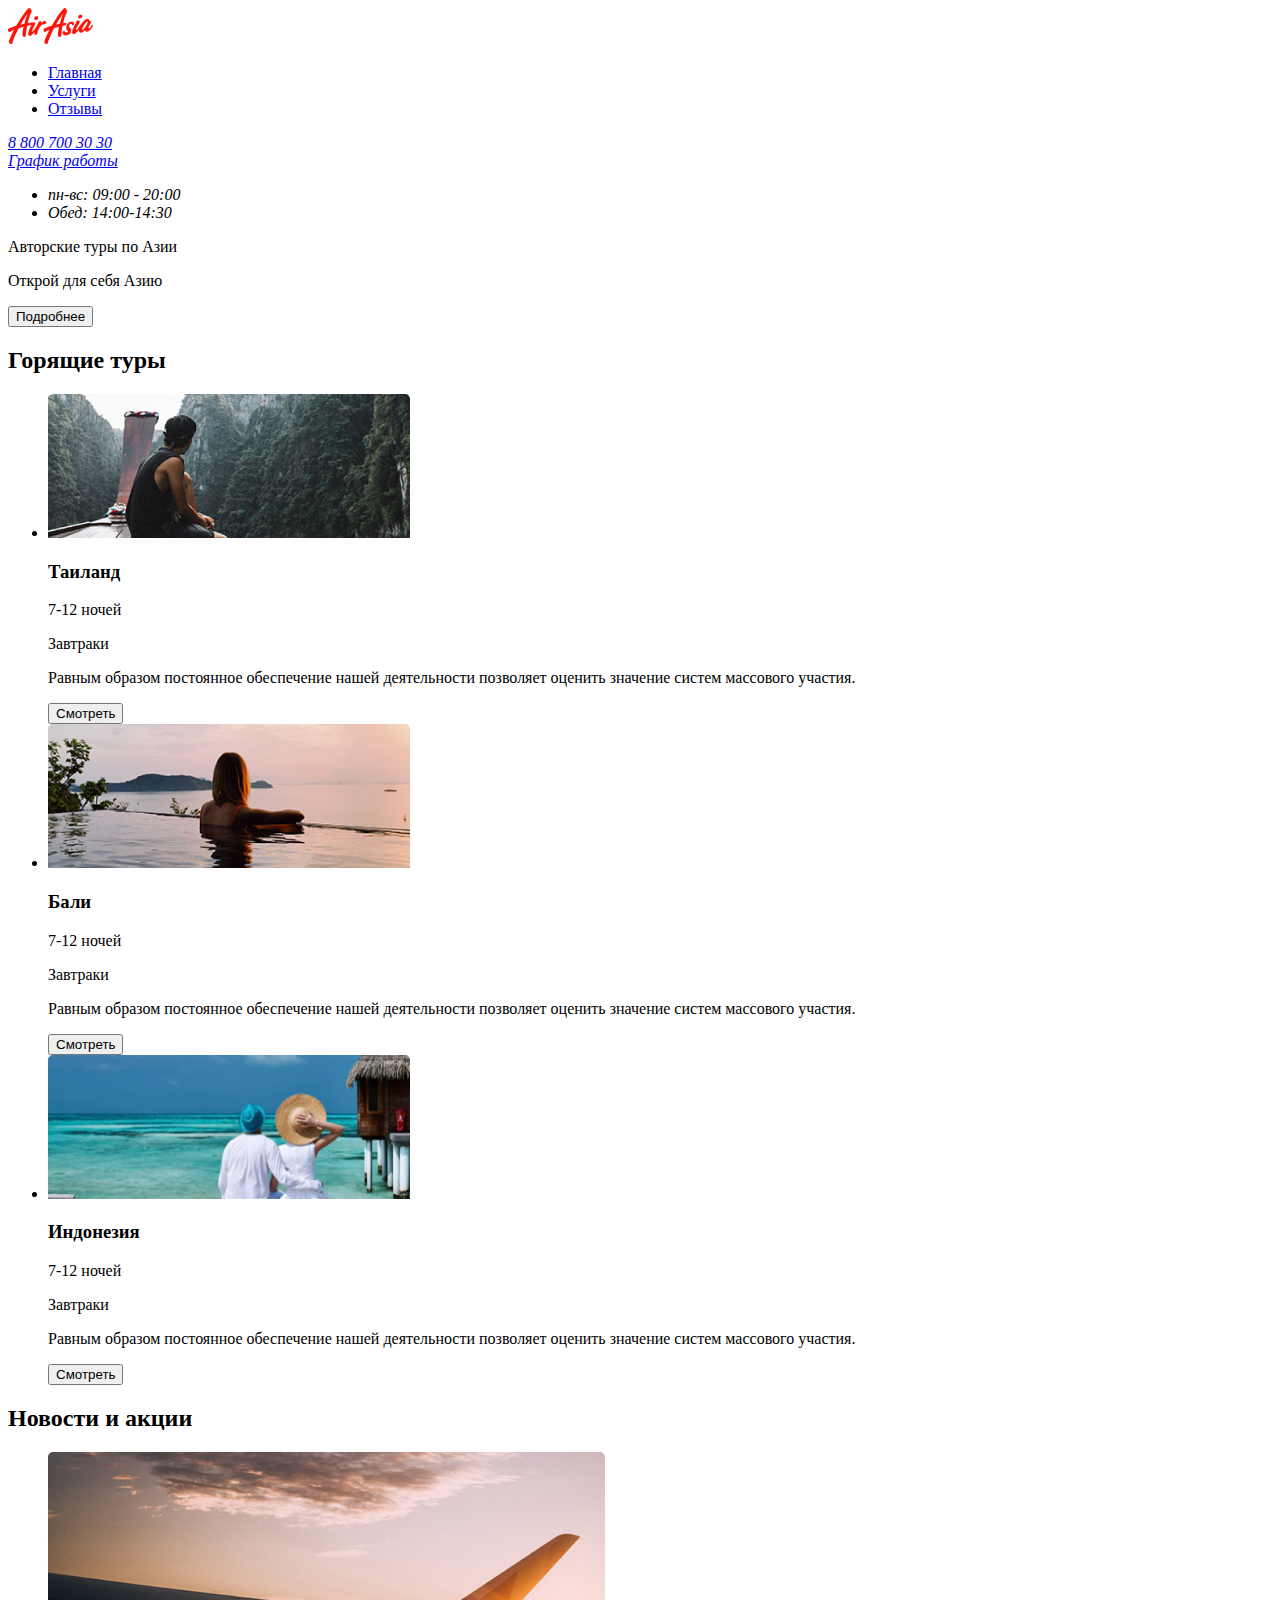
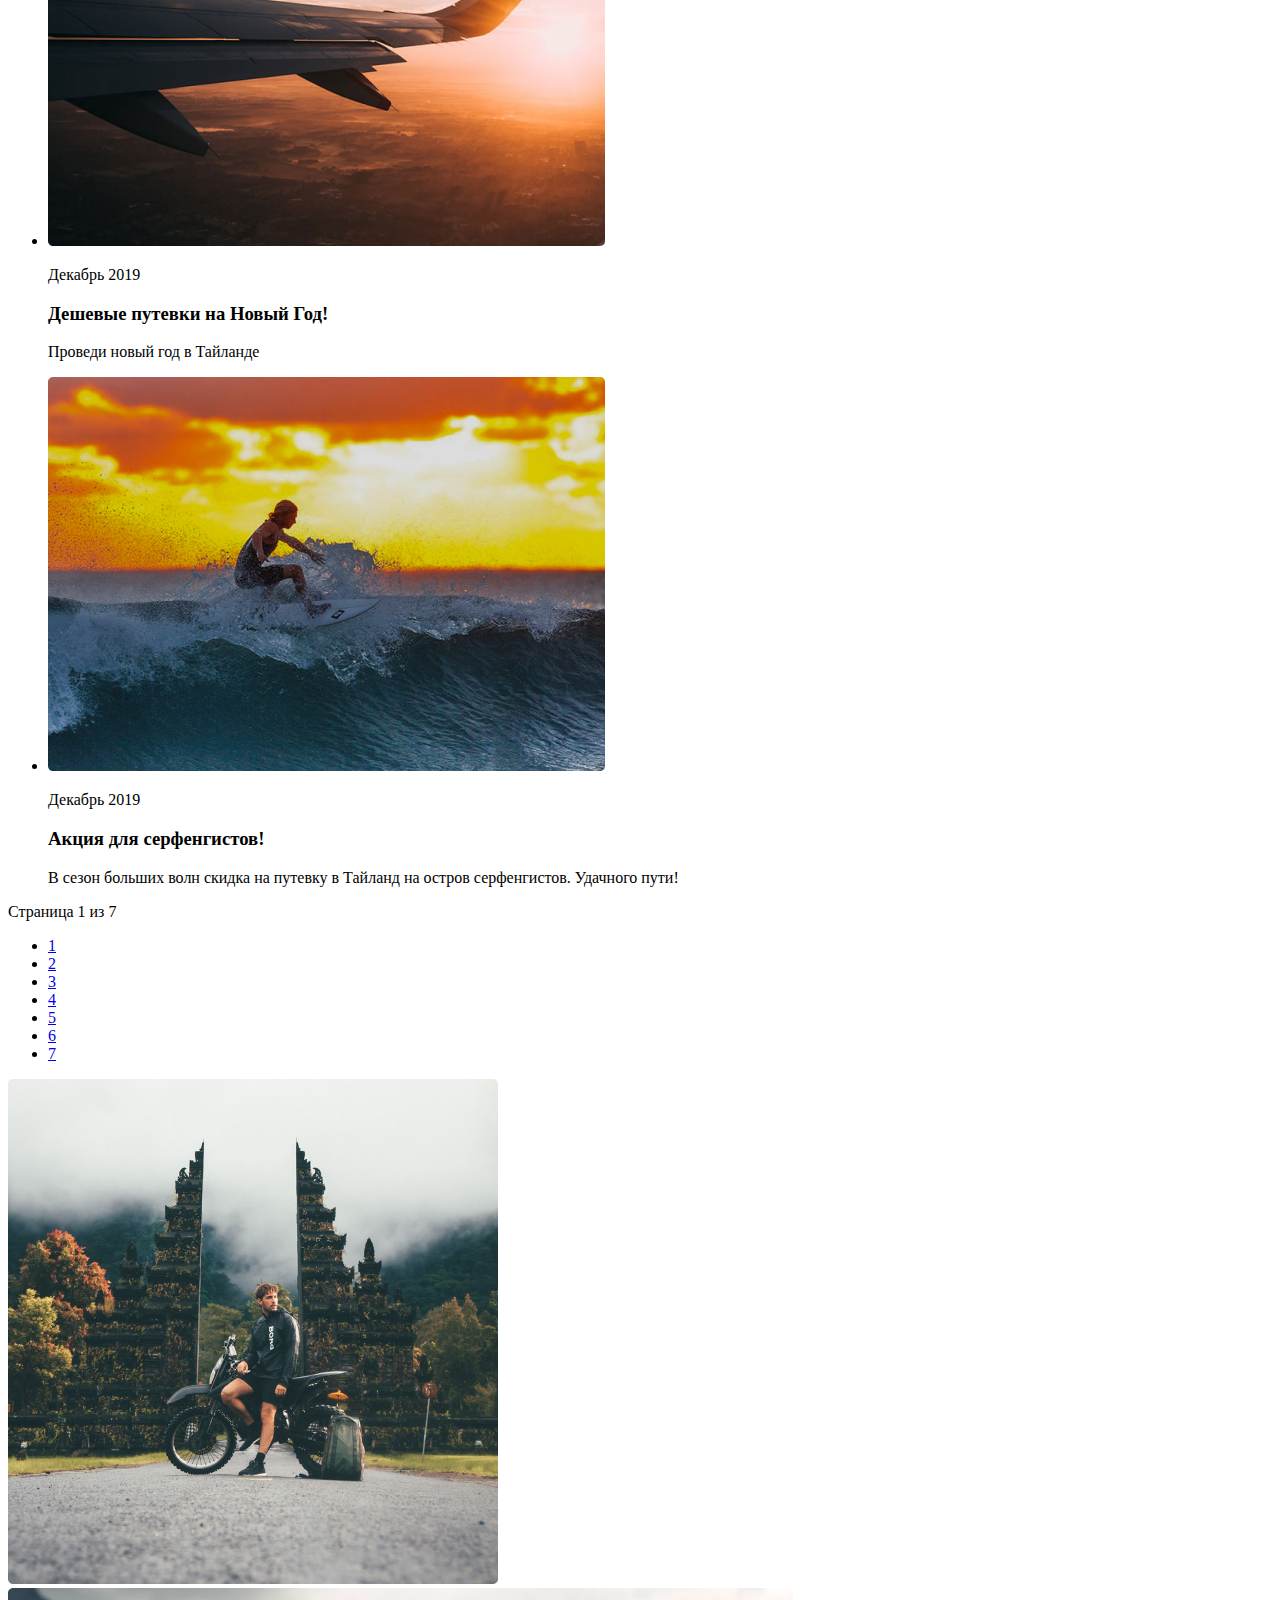
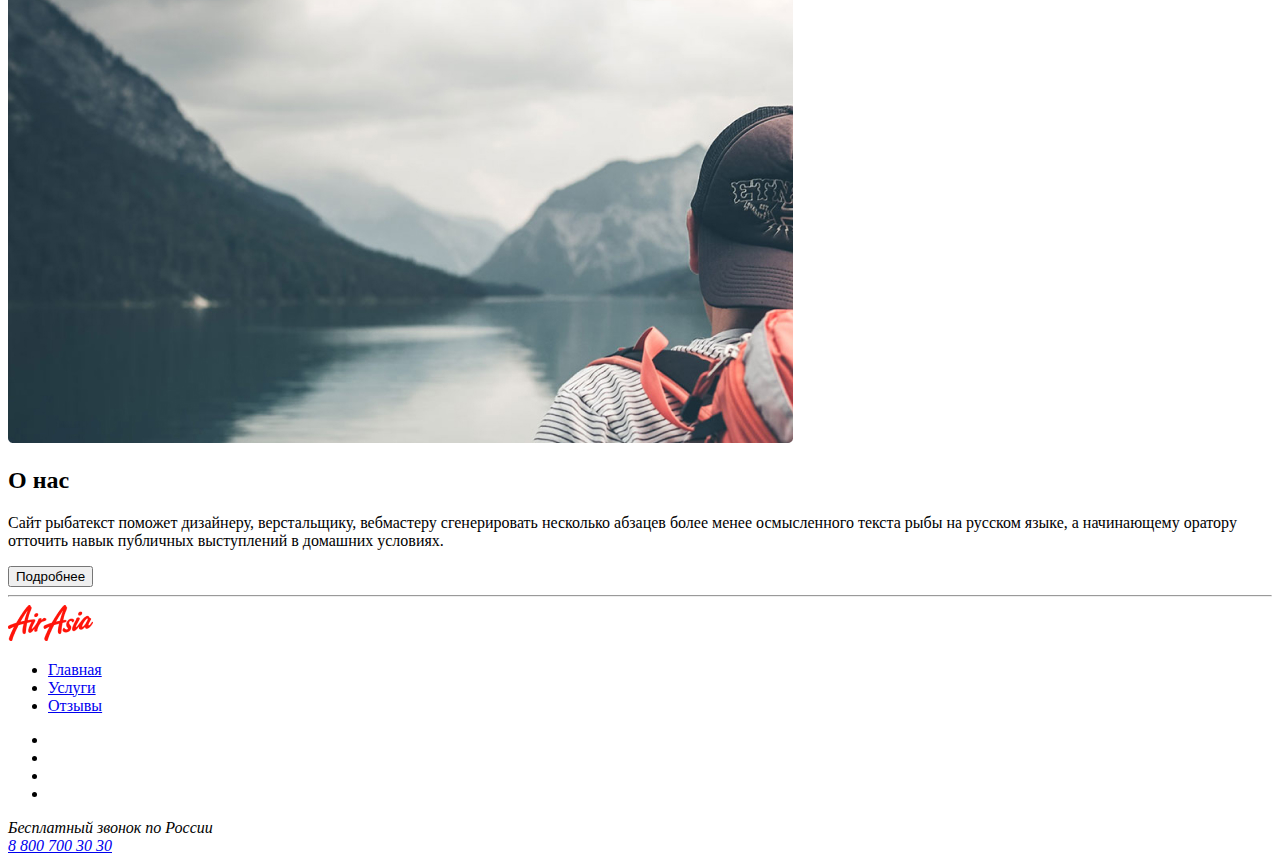
==== commit 216571c5: "Оптимизировал картинки" ====
--- a/about.html
+++ b/about.html
@@ -190,7 +190,7 @@
                     <!--Блок рыбатекст-->
                     <section class="about-us">
                         <div class="about-us__image-gates">
-                            <img class="about-us__image-gates-pic" src="./img/about/gates.jpg" alt="О нас. Мужчина около мотоцикла.">
+                            <img class="about-us__image-gates-pic" src="./img/about/gates.jpg" alt="О нас. Мотоциклист.">
                         </div>
                         <div class="about-us__desc">
                             <div class="about-us__image-mountains">
